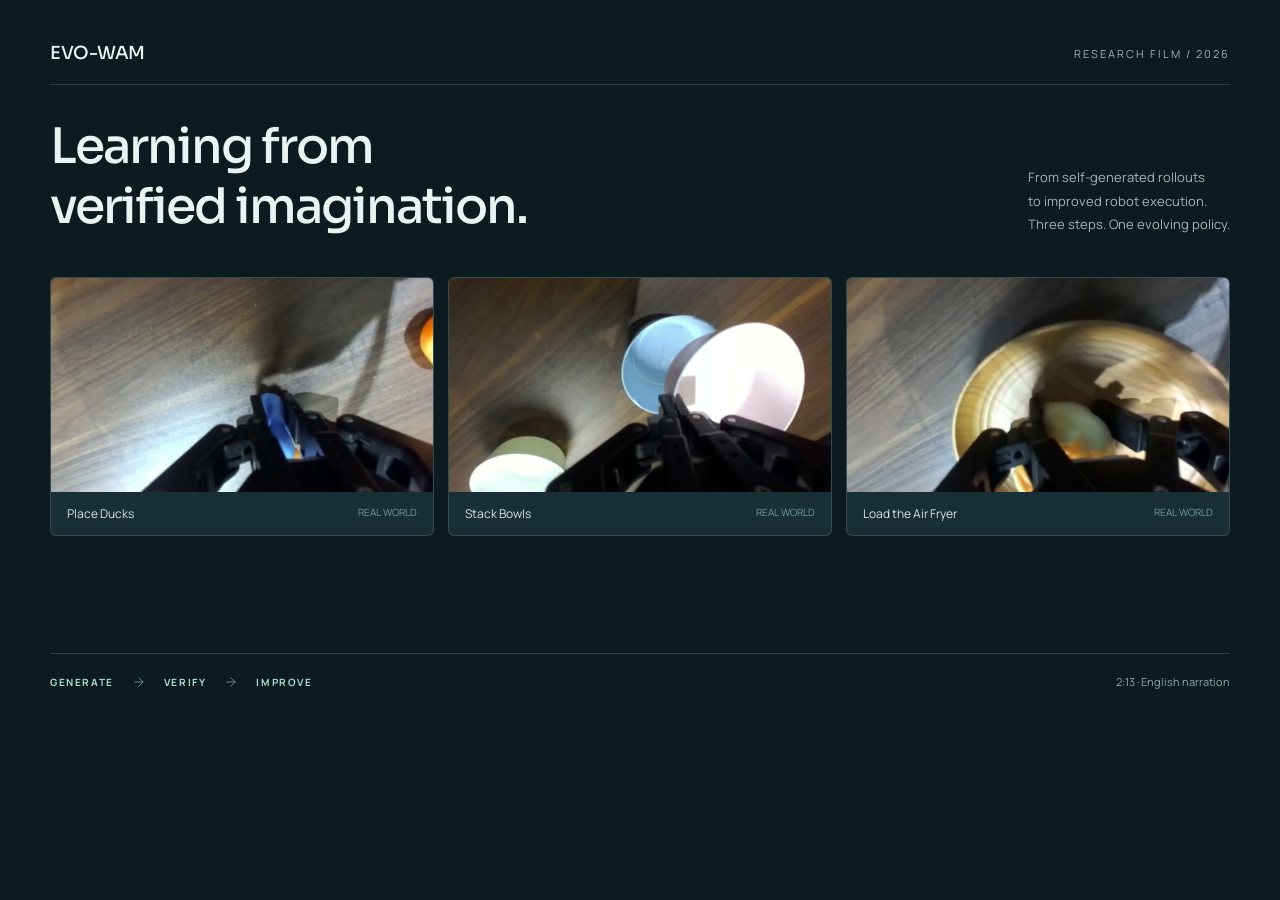
==== demo-cover.html @ 390db002 "Publish EVO-WAM research homepage" ====
<!doctype html>
<html lang="en"><head><meta charset="utf-8"><meta name="viewport" content="width=device-width,initial-scale=1"><title>EVO-WAM — Demo cover</title>
<style>
@font-face{font-family:Sora;src:url('assets/fonts/Sora.ttf')}@font-face{font-family:Manrope;src:url('assets/fonts/Manrope.ttf')}*{box-sizing:border-box}html,body{margin:0;background:#0c1b20;color:#e9f4f2;font-family:Manrope,sans-serif}.cover{width:1280px;height:720px;padding:42px 50px 32px;position:relative;overflow:hidden}.top{display:flex;justify-content:space-between;align-items:center;border-bottom:1px solid #ffffff26;padding-bottom:20px;font-size:11px;letter-spacing:2px;color:#9db5b8}.top strong{color:#e9f4f2;font:500 18px Sora;letter-spacing:-.5px}.title{margin-top:32px;display:flex;justify-content:space-between;align-items:flex-end;gap:45px}h1{font:500 49px/1.22 Sora;letter-spacing:-2px;margin:0}.title p{font-size:13px;line-height:1.8;color:#a1b6ba;margin:0;max-width:255px}.scenes{display:grid;grid-template-columns:repeat(3,1fr);gap:14px;margin-top:40px}.scene{margin:0;position:relative;border:1px solid #ffffff21;border-radius:6px;overflow:hidden;background:#183035}.scene img{width:100%;height:214px;object-fit:cover;display:block}.scene figcaption{font-size:12px;padding:13px 16px;color:#d8e7e5;display:flex;justify-content:space-between}.scene figcaption span{color:#769a9a;font-size:10px}.footer{position:absolute;bottom:31px;left:50px;right:50px;display:flex;justify-content:space-between;align-items:center;border-top:1px solid #ffffff26;padding-top:20px;font-size:11px;color:#8ca9ad}.steps{display:flex;align-items:center;gap:18px;letter-spacing:1.6px;font-size:10px;font-weight:700;color:#a9ddd0}.steps svg{width:14px;height:14px;fill:none;stroke:#749c98;stroke-width:1.5;stroke-linecap:round;stroke-linejoin:round}
</style></head><body><main class="cover"><header class="top"><strong>EVO-WAM</strong><span>RESEARCH FILM / 2026</span></header><div class="title"><h1>Learning from<br>verified imagination.</h1><p>From self-generated rollouts<br>to improved robot execution.<br>Three steps. One evolving policy.</p></div><div class="scenes"><figure class="scene"><img src="assets/images/cover-real-ducks-after.jpg" alt="Robot placing ducks"><figcaption>Place Ducks <span>REAL WORLD</span></figcaption></figure><figure class="scene"><img src="assets/images/cover-real-bowls-after.jpg" alt="Robot stacking bowls"><figcaption>Stack Bowls <span>REAL WORLD</span></figcaption></figure><figure class="scene"><img src="assets/images/cover-real-drawer-after.jpg" alt="Robot loading an air fryer"><figcaption>Load the Air Fryer <span>REAL WORLD</span></figcaption></figure></div><footer class="footer"><div class="steps">GENERATE <svg><use href="assets/icons.svg#arrow-right"></use></svg> VERIFY <svg><use href="assets/icons.svg#arrow-right"></use></svg> IMPROVE</div><span>2:13 · English narration</span></footer></main></body></html>
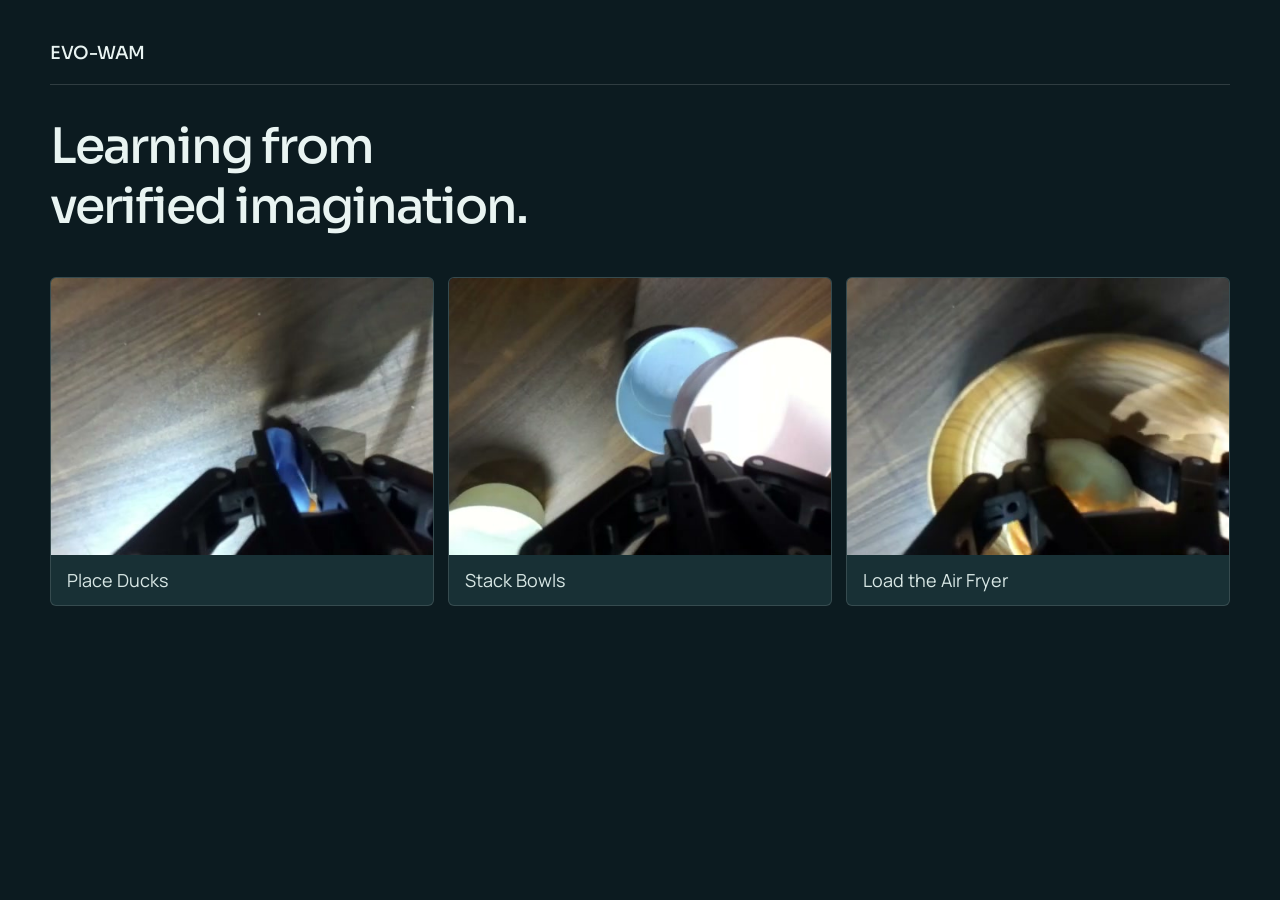
==== commit 0778040d: "Simplify homepage copy while preserving verification evidence" ====
--- a/demo-cover.html
+++ b/demo-cover.html
@@ -1,5 +1,5 @@
 <!doctype html>
 <html lang="en"><head><meta charset="utf-8"><meta name="viewport" content="width=device-width,initial-scale=1"><title>EVO-WAM — Demo cover</title>
 <style>
-@font-face{font-family:Sora;src:url('assets/fonts/Sora.ttf')}@font-face{font-family:Manrope;src:url('assets/fonts/Manrope.ttf')}*{box-sizing:border-box}html,body{margin:0;background:#0c1b20;color:#e9f4f2;font-family:Manrope,sans-serif}.cover{width:1280px;height:720px;padding:42px 50px 32px;position:relative;overflow:hidden}.top{display:flex;justify-content:space-between;align-items:center;border-bottom:1px solid #ffffff26;padding-bottom:20px;font-size:11px;letter-spacing:2px;color:#9db5b8}.top strong{color:#e9f4f2;font:500 18px Sora;letter-spacing:-.5px}.title{margin-top:32px;display:flex;justify-content:space-between;align-items:flex-end;gap:45px}h1{font:500 49px/1.22 Sora;letter-spacing:-2px;margin:0}.title p{font-size:13px;line-height:1.8;color:#a1b6ba;margin:0;max-width:255px}.scenes{display:grid;grid-template-columns:repeat(3,1fr);gap:14px;margin-top:40px}.scene{margin:0;position:relative;border:1px solid #ffffff21;border-radius:6px;overflow:hidden;background:#183035}.scene img{width:100%;height:214px;object-fit:cover;display:block}.scene figcaption{font-size:12px;padding:13px 16px;color:#d8e7e5;display:flex;justify-content:space-between}.scene figcaption span{color:#769a9a;font-size:10px}.footer{position:absolute;bottom:31px;left:50px;right:50px;display:flex;justify-content:space-between;align-items:center;border-top:1px solid #ffffff26;padding-top:20px;font-size:11px;color:#8ca9ad}.steps{display:flex;align-items:center;gap:18px;letter-spacing:1.6px;font-size:10px;font-weight:700;color:#a9ddd0}.steps svg{width:14px;height:14px;fill:none;stroke:#749c98;stroke-width:1.5;stroke-linecap:round;stroke-linejoin:round}
-</style></head><body><main class="cover"><header class="top"><strong>EVO-WAM</strong><span>RESEARCH FILM / 2026</span></header><div class="title"><h1>Learning from<br>verified imagination.</h1><p>From self-generated rollouts<br>to improved robot execution.<br>Three steps. One evolving policy.</p></div><div class="scenes"><figure class="scene"><img src="assets/images/cover-real-ducks-after.jpg" alt="Robot placing ducks"><figcaption>Place Ducks <span>REAL WORLD</span></figcaption></figure><figure class="scene"><img src="assets/images/cover-real-bowls-after.jpg" alt="Robot stacking bowls"><figcaption>Stack Bowls <span>REAL WORLD</span></figcaption></figure><figure class="scene"><img src="assets/images/cover-real-drawer-after.jpg" alt="Robot loading an air fryer"><figcaption>Load the Air Fryer <span>REAL WORLD</span></figcaption></figure></div><footer class="footer"><div class="steps">GENERATE <svg><use href="assets/icons.svg#arrow-right"></use></svg> VERIFY <svg><use href="assets/icons.svg#arrow-right"></use></svg> IMPROVE</div><span>2:13 · English narration</span></footer></main></body></html>
+@font-face{font-family:Sora;src:url('assets/fonts/Sora.ttf')}@font-face{font-family:Manrope;src:url('assets/fonts/Manrope.ttf')}*{box-sizing:border-box}html,body{margin:0;background:#0c1b20;color:#e9f4f2;font-family:Manrope,sans-serif}.cover{width:1280px;height:720px;padding:42px 50px 32px;position:relative;overflow:hidden}.top{display:flex;justify-content:space-between;align-items:center;border-bottom:1px solid #ffffff26;padding-bottom:20px;font-size:11px;letter-spacing:2px;color:#9db5b8}.top strong{color:#e9f4f2;font:500 18px Sora;letter-spacing:-.5px}.title{margin-top:32px;display:flex;justify-content:space-between;align-items:flex-end;gap:45px}h1{font:500 49px/1.22 Sora;letter-spacing:-2px;margin:0}.title p{font-size:13px;line-height:1.8;color:#a1b6ba;margin:0;max-width:255px}.scenes{display:grid;grid-template-columns:repeat(3,1fr);gap:14px;margin-top:40px}.scene{margin:0;position:relative;border:1px solid #ffffff21;border-radius:6px;overflow:hidden;background:#183035}.scene img{width:100%;height:277px;object-fit:cover;display:block}.scene figcaption{font-size:18px;padding:13px 16px;color:#d8e7e5;display:flex;justify-content:space-between}.scene figcaption span{color:#769a9a;font-size:10px}.footer{position:absolute;bottom:31px;left:50px;right:50px;display:flex;justify-content:space-between;align-items:center;border-top:1px solid #ffffff26;padding-top:20px;font-size:11px;color:#8ca9ad}.steps{display:flex;align-items:center;gap:18px;letter-spacing:1.6px;font-size:10px;font-weight:700;color:#a9ddd0}.steps svg{width:14px;height:14px;fill:none;stroke:#749c98;stroke-width:1.5;stroke-linecap:round;stroke-linejoin:round}
+</style></head><body><main class="cover"><header class="top"><strong>EVO-WAM</strong></header><div class="title"><h1>Learning from<br>verified imagination.</h1></div><div class="scenes"><figure class="scene"><img src="assets/images/cover-real-ducks-after.jpg" alt="Robot placing ducks"><figcaption>Place Ducks</figcaption></figure><figure class="scene"><img src="assets/images/cover-real-bowls-after.jpg" alt="Robot stacking bowls"><figcaption>Stack Bowls</figcaption></figure><figure class="scene"><img src="assets/images/cover-real-drawer-after.jpg" alt="Robot loading an air fryer"><figcaption>Load the Air Fryer</figcaption></figure></div></main></body></html>
